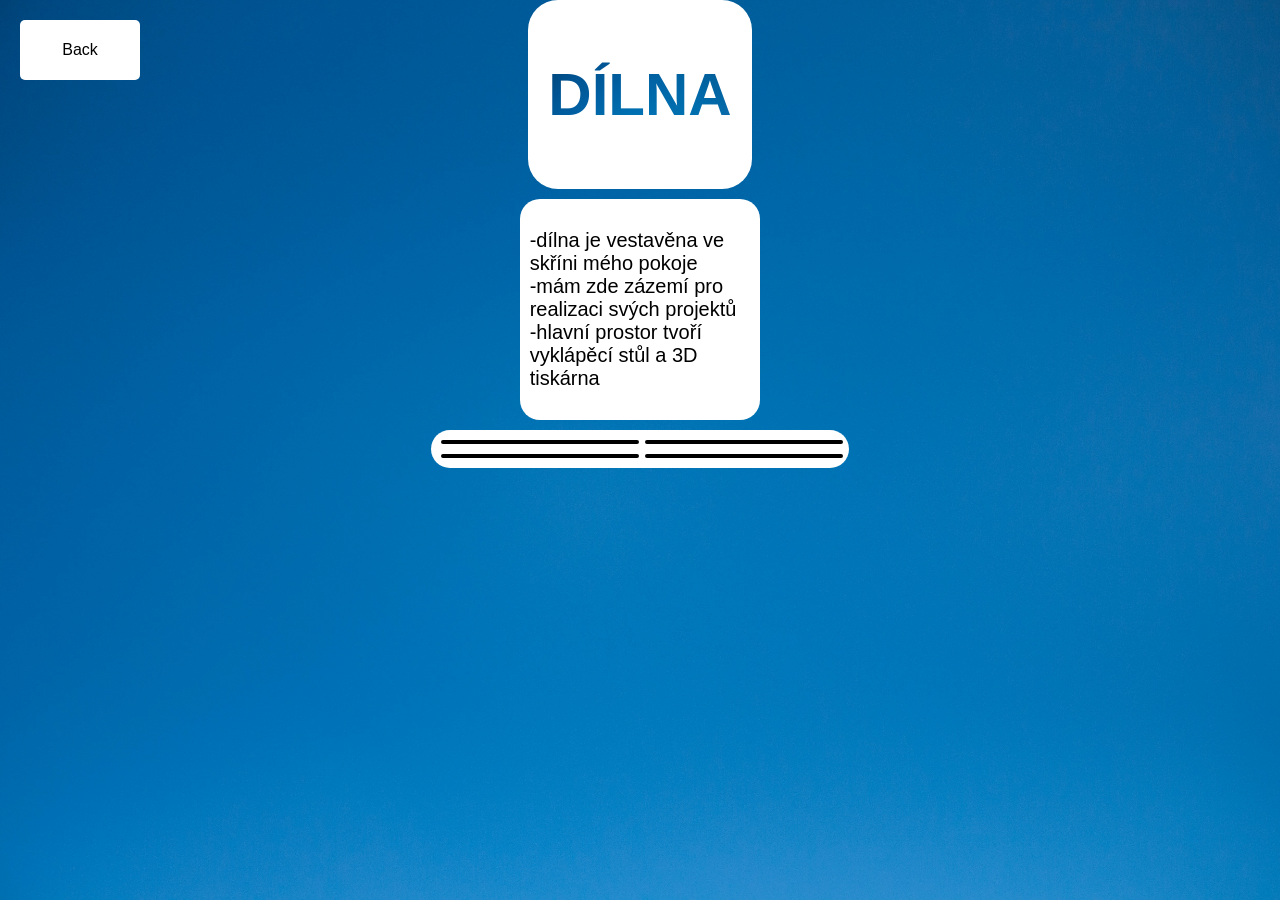
==== dilna.html @ b6edc42b "Add files via upload" ====
<!DOCTYPE html>
<html lang="cs">
<head>
    <meta charset="UTF-8">
    <meta name="viewport" content="width=device-width, initial-scale=1.0">
    <title>dílna</title>
    
    <style>
        body{
            display: flex;
            align-items: center;
            flex-direction: column;
            margin: 0;
            padding: 0px;
            background: url(sincerely-media-gPnHi8AmO5k-unsplash.jpg) no-repeat center center fixed;
            background-size: cover;
            text-align: center;
            overflow-y: auto;
        }
        h1{
            font-size: 60px;
            background: url(sincerely-media-gPnHi8AmO5k-unsplash.jpg);
            background-size: cover;
            background-clip: text;
            color: transparent;
        }
        .photos{
            display: grid;
            grid-template-columns: 1fr 1fr;
            gap: 10px;
            background-color: white;
            padding: 10px;
            border-radius: 30px;
            justify-content: center;
            width: 90%;
        }
        img{
            width: 100%;
            border-radius: 20px;
            border-color: black ;
            border-width: 2px;
            border-style: solid;
        }
        .nadpis{
            background-color: white;
            border-radius: 30px;
            padding: 20px;
            
        }
        .main{
            display: flex;
            align-items: center;
            padding-top: 10px;
            flex-direction: column;
        }
        .text {
            display: flex;
            background-color: white;
            border-radius: 20px;
            padding: 10px;
            justify-content: center; /* Center content horizontally */
            align-items: flex-start; /* Align items vertically to the top */
            font-size: 20px;
            text-align: left; /* Ensure text aligns left */
            width: 50%; /* Limit width to 50% of the screen */
            /*max-width: 700px; /* Ensure it doesn't stretch too wide */
            margin-bottom: 10px;
        }
        .popis{
            background-color: white;
            border-radius: 15px;
            padding: 10px;
            margin: 10px;
            font-size: 20px;
        }
        button {
            position: fixed; /* Fix position on screen */
            top: 20px; /* Distance from the top */
            left: 20px; /* Distance from the left */
            background-color: white;
            color: black;
            padding: 15px 32px;
            font-size: 16px;
            border: none;
            border-radius: 5px;
            cursor: pointer;
            transition: ease 2s; /* Slow down the hover effect */
            width: 120px; /* Set a fixed width to prevent resizing */
            text-align: center; /* Ensure text is centered */
            height: 60px;
        }

        
        button::before {
            content: 'Back'; /* Default text */
            transition: ease 2s; /* Smooth transition for hover */
        }

        button:hover::before {
            content: '⬅️'; /* Change to arrow on hover */
        }
        h1, p{
            font-family: Verdana, Geneva, Tahoma, sans-serif;
        }
        
    </style>
</head>

<body>
    <button id="backButton" onclick="changeToArrow()"></button>
    <div class="nadpis">
        <h1>DÍLNA</h1>   
    </div>
    <div class="main">
        <div class="text">
            <p> -dílna je vestavěna ve skříni mého pokoje<br>
                -mám zde zázemí pro realizaci svých projektů <br>
                -hlavní prostor tvoří vyklápěcí stůl a 3D tiskárna<br>
                </p>
        </div>
       
        <div class="photos">
            <img src="dilna_5.png" alt="">
            <img src="dilna_build2.png" alt="">
            <img src="dilna_spool holder.png" alt="">
            <img src="dilna_build.png" alt="">
            
            
        </div>
        
    </div>
    <script>
      function changeToArrow() {
          setTimeout(() => {
              window.location.href = 'index.html';
          }, 1000); // Delay redirection by 1 second
      }
    </script>
</body>
</html>
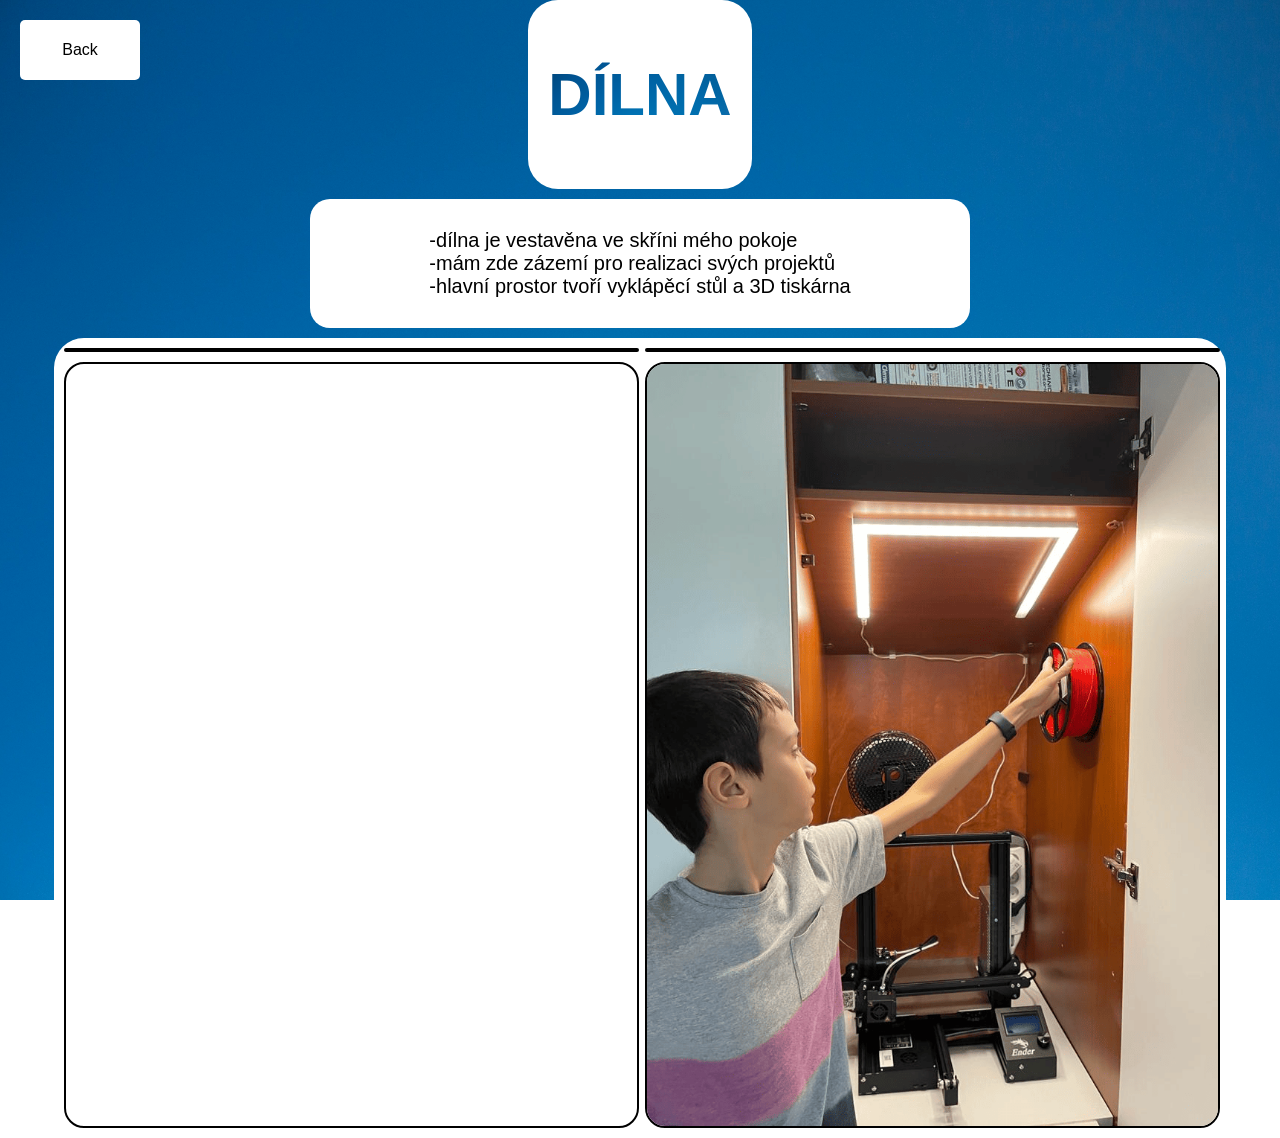
==== commit 5317707c: "Update dilna.html" ====
--- a/dilna.html
+++ b/dilna.html
@@ -121,7 +121,7 @@
        
         <div class="photos">
             <img src="dilna_5.png" alt="">
-            <img src="dilna_build2.png" alt="">
+            <img src="dilna_build1.png" alt="">
             <img src="dilna_spool holder.png" alt="">
             <img src="dilna_build.png" alt="">
             
@@ -137,4 +137,4 @@
       }
     </script>
 </body>
-</html>+</html>
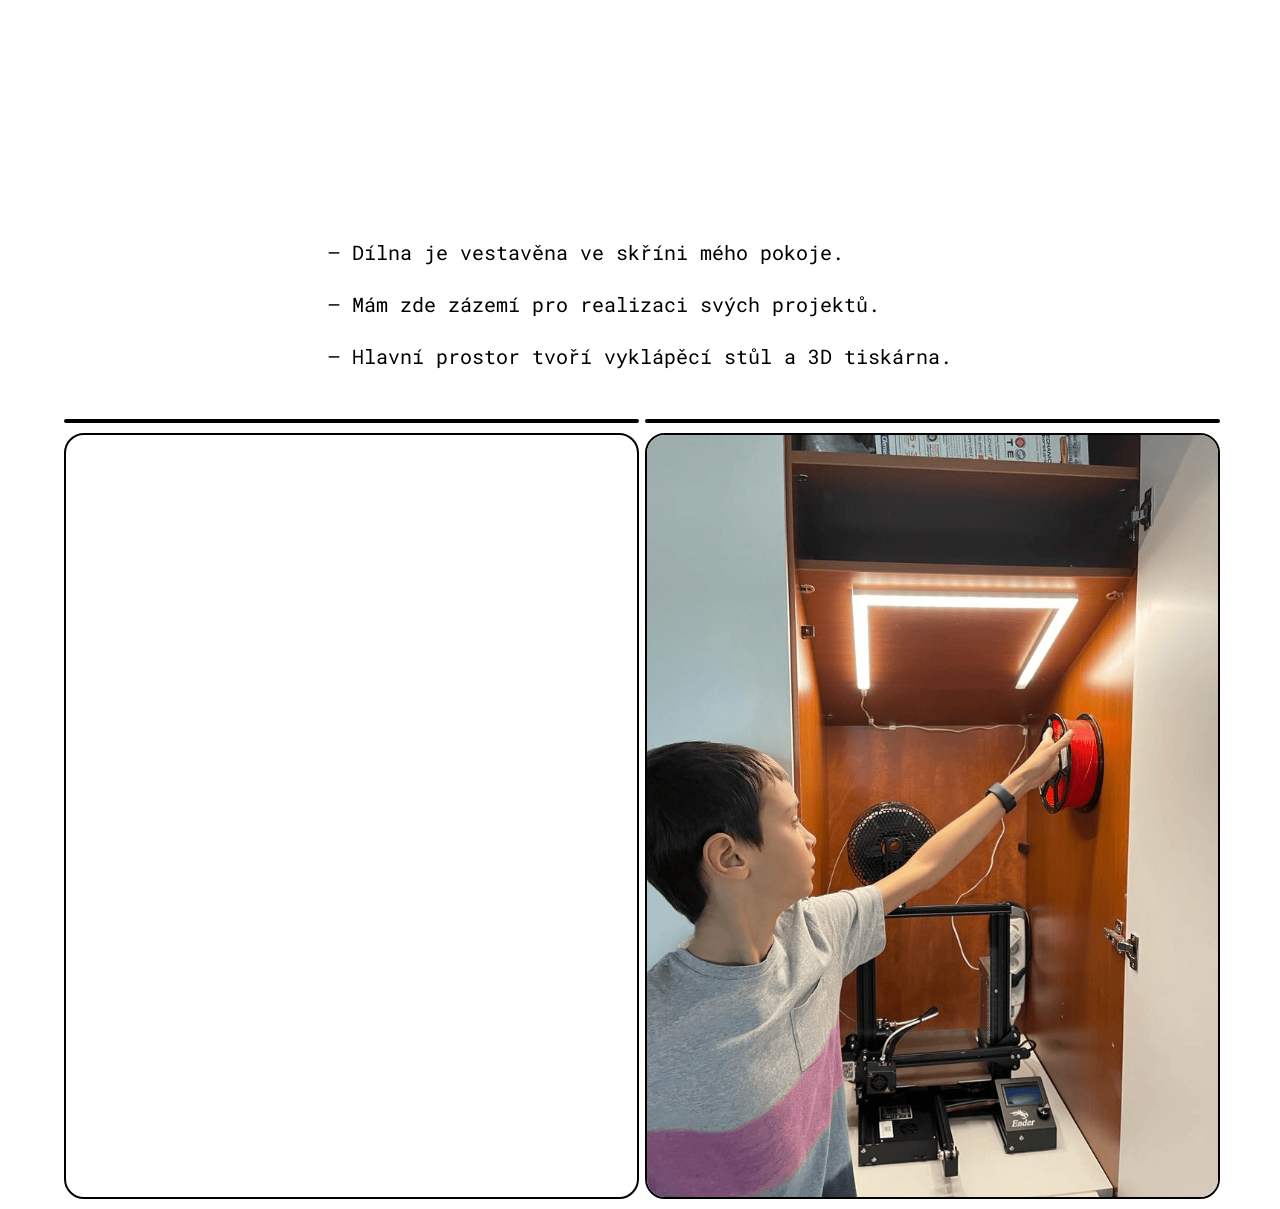
==== commit c32f1c8f: "Add files via upload" ====
--- a/dilna.html
+++ b/dilna.html
@@ -4,6 +4,10 @@
     <meta charset="UTF-8">
     <meta name="viewport" content="width=device-width, initial-scale=1.0">
     <title>dílna</title>
+    <!-- Add Google Fonts link -->
+    <link rel="preconnect" href="https://fonts.googleapis.com">
+    <link rel="preconnect" href="https://fonts.gstatic.com" crossorigin>
+    <link href="https://fonts.googleapis.com/css2?family=Roboto+Mono:ital,wght@0,100..700;1,100..700&display=swap" rel="stylesheet">
     
     <style>
         body{
@@ -12,14 +16,15 @@
             flex-direction: column;
             margin: 0;
             padding: 0px;
-            background: url(sincerely-media-gPnHi8AmO5k-unsplash.jpg) no-repeat center center fixed;
-            background-size: cover;
+            background: url(moroccan-flower-dark.png);
+            background-size: auto;
             text-align: center;
-            overflow-y: auto;
+            font-family: 'Roboto Mono', monospace;
+            
         }
         h1{
             font-size: 60px;
-            background: url(sincerely-media-gPnHi8AmO5k-unsplash.jpg);
+            background: url(moroccan-flower-dark.png);
             background-size: cover;
             background-clip: text;
             color: transparent;
@@ -73,55 +78,29 @@
             margin: 10px;
             font-size: 20px;
         }
-        button {
-            position: fixed; /* Fix position on screen */
-            top: 20px; /* Distance from the top */
-            left: 20px; /* Distance from the left */
-            background-color: white;
-            color: black;
-            padding: 15px 32px;
-            font-size: 16px;
-            border: none;
-            border-radius: 5px;
-            cursor: pointer;
-            transition: ease 2s; /* Slow down the hover effect */
-            width: 120px; /* Set a fixed width to prevent resizing */
-            text-align: center; /* Ensure text is centered */
-            height: 60px;
-        }
-
         
-        button::before {
-            content: 'Back'; /* Default text */
-            transition: ease 2s; /* Smooth transition for hover */
-        }
-
-        button:hover::before {
-            content: '⬅️'; /* Change to arrow on hover */
-        }
-        h1, p{
-            font-family: Verdana, Geneva, Tahoma, sans-serif;
+        h1, h2, h3, h4, p, a, button {
+            font-family: 'Roboto Mono', monospace;
         }
         
     </style>
 </head>
 
 <body>
-    <button id="backButton" onclick="changeToArrow()"></button>
     <div class="nadpis">
         <h1>DÍLNA</h1>   
     </div>
     <div class="main">
         <div class="text">
-            <p> -dílna je vestavěna ve skříni mého pokoje<br>
-                -mám zde zázemí pro realizaci svých projektů <br>
-                -hlavní prostor tvoří vyklápěcí stůl a 3D tiskárna<br>
+            <p> – Dílna je vestavěna ve skříni mého pokoje.<br><br>
+                – Mám zde zázemí pro realizaci svých projektů.<br><br>
+                – Hlavní prostor tvoří vyklápěcí stůl a 3D tiskárna.<br>
                 </p>
         </div>
        
         <div class="photos">
             <img src="dilna_5.png" alt="">
-            <img src="dilna_build1.png" alt="">
+            <img src="dilna_build2.png" alt="">
             <img src="dilna_spool holder.png" alt="">
             <img src="dilna_build.png" alt="">
             
@@ -129,12 +108,6 @@
         </div>
         
     </div>
-    <script>
-      function changeToArrow() {
-          setTimeout(() => {
-              window.location.href = 'index.html';
-          }, 1000); // Delay redirection by 1 second
-      }
-    </script>
+    
 </body>
-</html>
+</html>
